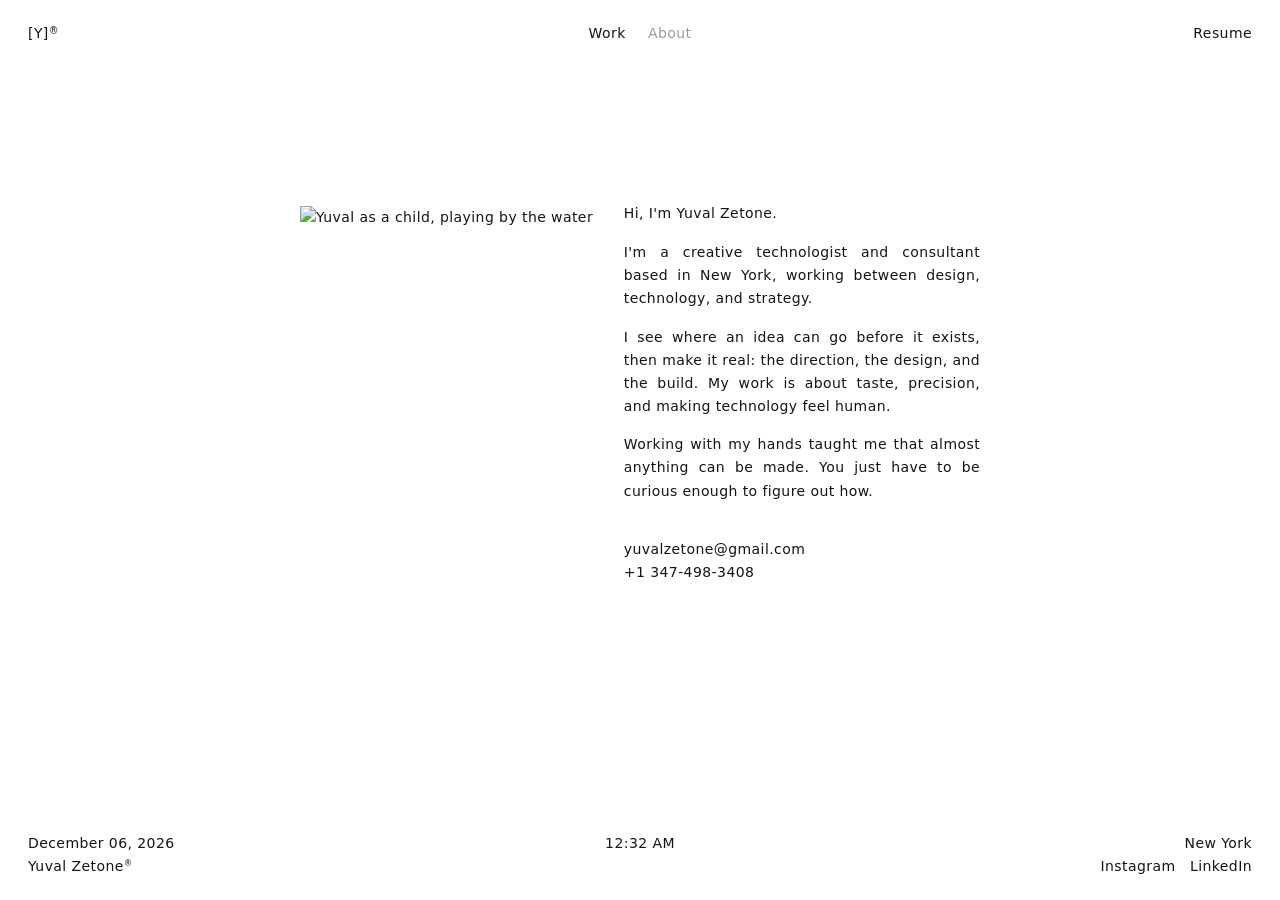
==== about.html @ 8eb04d18 "Add files via upload" ====
<!DOCTYPE html>
<html lang="en">
<head>
<meta charset="utf-8">
<meta name="viewport" content="width=device-width, initial-scale=1">
<meta http-equiv="Content-Security-Policy" content="default-src 'self'; script-src 'self'; style-src 'self' https://fonts.googleapis.com; font-src https://fonts.gstatic.com; img-src 'self'; media-src 'self'; base-uri 'none'; form-action 'none'; object-src 'none'">
<meta name="referrer" content="strict-origin-when-cross-origin">
<title>About, Yuval Zetone</title>
<meta name="description" content="About Yuval Zetone, a creative technologist and consultant based in New York.">
<link rel="preconnect" href="https://fonts.googleapis.com">
<link rel="preconnect" href="https://fonts.gstatic.com" crossorigin>
<link rel="stylesheet" href="https://fonts.googleapis.com/css2?family=IBM+Plex+Sans:wght@400&display=swap">
<link rel="stylesheet" href="style.css">
</head>
<body class="p-about">
<div class="page">

  <header class="bar">
    <a href="index.html">[Y]<sup>&reg;</sup></a>
    <nav class="nav" aria-label="Main"><a href="index.html">Work</a><a href="about.html" aria-current="page">About</a></nav>
    <a href="Yuval-Zetone-Resume.pdf" target="_blank" rel="noopener noreferrer">Resume</a>
  </header>

  <main class="about">
    <figure><img src="images/about-photo.jpg" alt="Yuval as a child, playing by the water"></figure>
    <div class="text">
      <p>Hi, I'm Yuval Zetone.</p>
      <p>I'm a creative technologist and consultant based in New York, working between design, technology, and strategy.</p>
      <p>I see where an idea can go before it exists, then make it real: the direction, the design, and the build. My work is about taste, precision, and making technology feel human.</p>
      <p>Working with my hands taught me that almost anything can be made. You just have to be curious enough to figure out how.</p>
      <p class="contact"><a href="mailto:yuvalzetone@gmail.com">yuvalzetone@gmail.com</a><br><a href="tel:+13474983408">+1 347-498-3408</a></p>
    </div>
  </main>

  <footer class="foot">
    <div><span id="date"></span><br>Yuval Zetone<sup>&reg;</sup></div>
    <div id="clock"></div>
    <div>New York<br><a href="https://www.instagram.com/yzetone_playground/" target="_blank" rel="noopener noreferrer">Instagram</a>&emsp;<a href="https://www.linkedin.com/in/yuval-zetone/" target="_blank" rel="noopener noreferrer">LinkedIn</a></div>
  </footer>
</div>
<script src="script.js" defer></script>
</body>
</html>
---- style.css ----
/* ==========================================================================
   Yuval Zetone portfolio, shared styles
   One font, one size, one set of colors for every page.
   Sections: 1 Tokens  2 Base  3 Header  4 Footer  5 Home  6 About
             7 Playground  8 Project pages  9 Small screens
   ========================================================================== */

/* 1 Tokens ---------------------------------------------------------------- */
:root {
  --paper: #ffffff;
  --ink: #141414;
  --grey: #9a9a96;
  --font: "IBM Plex Sans", system-ui, -apple-system, "Helvetica Neue", Arial, sans-serif;
  --size: 14px;
  --gutter: 28px;
  --gap: clamp(20px, 2.4vw, 32px);
  color-scheme: light;
}

/* 2 Base ------------------------------------------------------------------ */
* { box-sizing: border-box; }
html, body { height: 100%; }
body {
  margin: 0;
  background: var(--paper);
  color: var(--ink);
  font-family: var(--font);
  font-size: var(--size);
  line-height: 1.65;
  letter-spacing: .03em;
  padding-inline: max(var(--gutter), env(safe-area-inset-left, 0px)) max(var(--gutter), env(safe-area-inset-right, 0px));
}
p { margin: 0; }
a { color: inherit; text-decoration: none; }
a:hover, a:focus-visible { text-decoration: underline; text-underline-offset: .25em; outline: none; }
sup { font-size: .7em; vertical-align: .45em; line-height: 0; }
img, video { display: block; max-width: 100%; }
.dim { color: var(--grey); }

.page { min-height: 100%; display: flex; flex-direction: column; }
.page > .foot, .page > .tail { margin-top: auto; }

/* 3 Header ---------------------------------------------------------------- */
.bar { display: grid; grid-template-columns: 1fr auto 1fr; gap: 12px; padding-block: 22px; }
.bar > :last-child { text-align: right; }
.nav { display: flex; gap: 2.5ch; }
.nav [aria-current="page"] { color: var(--grey); }

/* 4 Footer ---------------------------------------------------------------- */
.foot { display: grid; grid-template-columns: 1fr auto 1fr; gap: 12px; padding-block: 18px 22px; }
.foot > :nth-child(2) { text-align: center; }
.foot > :last-child { text-align: right; }
.foot sup { font-size: .6em; vertical-align: .6em; }

/* 5 Home ------------------------------------------------------------------ */
.mid { flex: 1; align-content: center; display: grid; gap: clamp(56px, 9vw, 110px); padding-block: 48px 72px; }

.work { display: grid; grid-template-columns: repeat(3, minmax(0, 1fr)); gap: 0 12%; padding-inline: 14%; align-items: center; justify-items: center; }
.work a { display: grid; position: relative; width: fit-content; max-width: 100%; }
.work a:hover, .work a:focus-visible { text-decoration: none; }
.work img { max-height: clamp(110px, 16vw, 190px); object-fit: contain; transition: transform .6s cubic-bezier(.2, .7, .2, 1), opacity .4s; }
.work span { position: absolute; left: 0; top: 100%; margin-top: 10px; white-space: nowrap; color: transparent; transition: color .3s; }
.work em { font-style: normal; color: var(--ink); }
.work:hover img { opacity: .3; }
.work a:hover img, .work a:focus-visible img { opacity: 1; transform: scale(1.06); }
.work a:hover span, .work a:focus-visible span { color: var(--ink); }
.tail { display: grid; gap: 4px; text-align: center; }
.tail .foot { text-align: left; padding-top: 10px; }

/* 6 About ----------------------------------------------------------------- */
.about { flex: 1; display: grid; grid-template-columns: max-content minmax(0, 40ch); justify-content: center; align-content: center; align-items: start; gap: 0 var(--gap); padding-block: clamp(32px, 6vh, 72px) 72px; }
.about figure { margin: 0; }
.about img { height: clamp(280px, 50vh, 460px); width: auto; max-width: 40vw; object-fit: cover; }
.about .text { display: grid; gap: 1.1em; margin-top: -4px; text-align: justify; hyphens: auto; }
.about .contact { padding-top: 1.45em; text-align: left; }

/* 7 Playground ------------------------------------------------------------ */
.intro { padding-block: clamp(32px, 6vh, 72px) 0; max-width: 52ch; }
.pieces { display: grid; gap: clamp(72px, 12vh, 140px); padding-block: clamp(40px, 7vh, 80px) 96px; align-content: start; }
.piece { display: grid; grid-template-columns: max-content minmax(0, 52ch); gap: 10px var(--gap); justify-content: start; align-items: start; }
.piece .media { height: min(calc(100vh - 260px), 560px); min-height: 300px; aspect-ratio: 16 / 9; max-width: 62vw; background: #eee; object-fit: cover; }
.piece .words { display: grid; gap: 2px; align-self: end; margin-bottom: -4px; }

/* Shared by Playground and project pages */
.n { grid-column: 1 / -1; color: var(--grey); }

/* 8 Project pages --------------------------------------------------------- */
.head { display: grid; grid-template-columns: max-content minmax(0, 52ch); gap: 0 var(--gap); padding-block: clamp(32px, 6vh, 72px) 0; }
.head .meta { display: grid; align-content: start; }
.spreads { display: grid; gap: clamp(40px, 6vh, 72px); padding-block: clamp(28px, 4vh, 48px) 48px; align-content: start; }
.spread { display: grid; grid-template-columns: max-content minmax(0, 44ch); gap: 10px var(--gap); justify-content: start; }
.spread .media { width: min(58vw, 880px); height: auto; background: #f2f2f0; }
.spread .media.flat { background: var(--paper); }
.spread .words { display: grid; gap: 1.1em; align-self: start; margin-top: -4px; }
.spread .t { margin-bottom: -1.1em; padding-bottom: 2px; }
.spread .pair { display: grid; grid-template-columns: 1fr 1fr; gap: 12px; align-items: start; background: none; }
.spread .pair img { width: 100%; height: auto; }
.spread .pair.square img { aspect-ratio: 1; object-fit: cover; }
.closing { padding-block: 0 72px; grid-template-columns: min(58vw, 880px) minmax(0, 44ch); justify-content: start; }
.closing > * { grid-column: 2; }
.next { display: flex; justify-content: space-between; gap: 16px; padding-bottom: 40px; }

/* 9 Small screens --------------------------------------------------------- */
@media (max-width: 860px) {
  .about, .piece, .head, .spread { grid-template-columns: minmax(0, 1fr); }
  .about { gap: 28px 0; padding-block: 24px 64px; }
  .about figure { justify-self: center; }
  .about img { height: auto; min-height: 0; width: min(64vw, 300px); max-height: 46vh; max-width: 100%; object-fit: cover; margin-inline: auto; }
  .about .text { max-width: 62ch; text-align: left; }
  .piece .media { height: auto; min-height: 0; width: 100%; max-width: none; }
  .head { gap: 14px; }
  .closing > * { grid-column: auto; }
  .spread .media { width: 100%; }
  .piece .words, .spread .words { max-width: 62ch; margin: 0; }
}
@media (max-width: 860px) {
  /* Phones and portrait tablets: stack the work so it fills the screen instead of floating in white space */
  .mid { padding-block: clamp(40px, 6vh, 64px) 56px; }
  .work { grid-template-columns: minmax(0, 1fr); gap: clamp(40px, 6vh, 56px) 0; padding-inline: 0; }
  .work img { max-height: clamp(110px, 20vw, 170px); }
  .work span { color: var(--ink); }
}
@media (max-width: 600px) {
  :root { --gutter: 16px; }
  .work img { max-height: clamp(96px, 27vw, 120px); }
}
@media (max-width: 520px) {
  .foot { grid-template-columns: 1fr 1fr; }
  .foot > :nth-child(2) { display: none; }
}
@media (prefers-reduced-motion: reduce) {
  .work img, .work span { transition: none; }
}
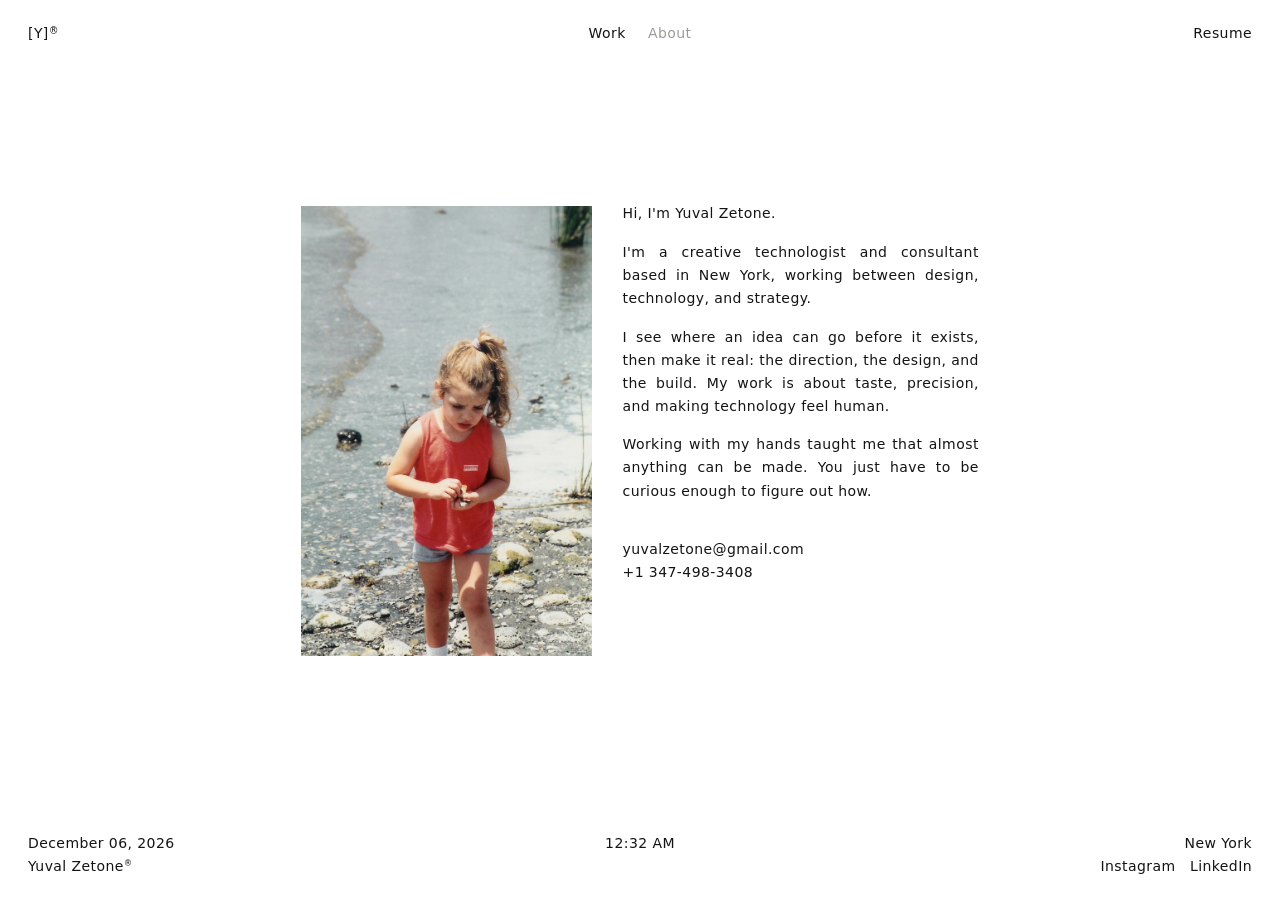
==== commit 297c296e: "Add files via upload" ====
--- a/about.html
+++ b/about.html
@@ -22,7 +22,7 @@
   </header>
 
   <main class="about">
-    <figure><img src="images/about-photo.jpg" alt="Yuval as a child, playing by the water"></figure>
+    <figure><img src="about-photo.jpg" alt="Yuval as a child, playing by the water"></figure>
     <div class="text">
       <p>Hi, I'm Yuval Zetone.</p>
       <p>I'm a creative technologist and consultant based in New York, working between design, technology, and strategy.</p>
